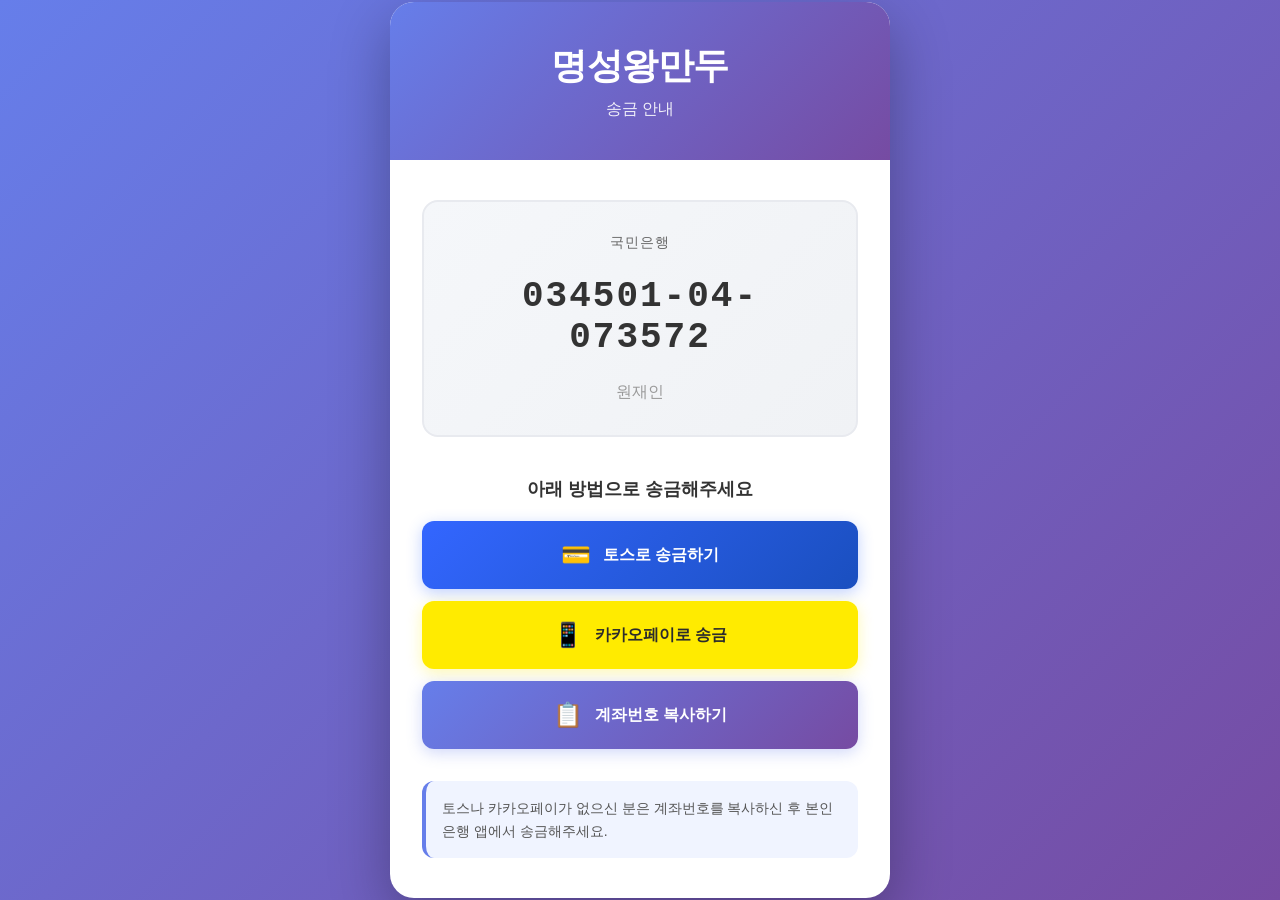
==== index.html @ 648757be "명성왕만두 송금 안내 페이지 - 토스, 카카오페이, 계좌복사 기능" ====
<!DOCTYPE html>
<html lang="ko">
<head>
    <meta charset="UTF-8">
    <meta name="viewport" content="width=device-width, initial-scale=1.0">
    <title>송금 안내</title>
    <link rel="stylesheet" href="style.css">
</head>
<body>
    <div class="container">
        <header class="header">
            <h1>명성왕만두</h1>
            <p class="subtitle">송금 안내</p>
        </header>

        <main class="main">
            <!-- 계좌 정보 섹션 -->
            <section class="account-section">
                <div class="account-card">
                    <div class="bank-info">
                        <p class="bank-name">국민은행</p>
                        <p class="account-number">034501-04-073572</p>
                        <p class="account-holder">원재인</p>
                    </div>
                </div>
            </section>

            <!-- 버튼 섹션 -->
            <section class="button-section">
                <h2 class="section-title">아래 방법으로 송금해주세요</h2>

                <!-- 토스 버튼 -->
                <button class="payment-btn toss-btn" id="tossBtn" aria-label="토스로 송금">
                    <span class="btn-icon">💳</span>
                    <span class="btn-text">토스로 송금하기</span>
                </button>

                <!-- 카카오페이 버튼 -->
                <button class="payment-btn kakao-btn" id="kakaoBtn" aria-label="카카오페이로 송금">
                    <span class="btn-icon">📱</span>
                    <span class="btn-text">카카오페이로 송금</span>
                </button>

                <!-- 계좌복사 버튼 -->
                <button class="payment-btn copy-btn" id="copyBtn" aria-label="계좌번호 복사">
                    <span class="btn-icon">📋</span>
                    <span class="btn-text">계좌번호 복사하기</span>
                </button>
            </section>

            <!-- 안내문 -->
            <section class="info-section">
                <p class="info-text">토스나 카카오페이가 없으신 분은 계좌번호를 복사하신 후 본인 은행 앱에서 송금해주세요.</p>
            </section>
        </main>

        <!-- 토스트 알림 -->
        <div id="toast" class="toast"></div>
    </div>

    <script src="script.js"></script>
</body>
</html>
---- style.css ----
/* 리셋 및 기본 스타일 */
* {
    margin: 0;
    padding: 0;
    box-sizing: border-box;
}

html, body {
    width: 100%;
    height: 100%;
}

body {
    font-family: -apple-system, BlinkMacSystemFont, 'Segoe UI', 'Helvetica Neue', sans-serif;
    background: linear-gradient(135deg, #667eea 0%, #764ba2 100%);
    min-height: 100vh;
    display: flex;
    align-items: center;
    justify-content: center;
    padding: 16px;
}

/* 컨테이너 */
.container {
    width: 100%;
    max-width: 500px;
    background: white;
    border-radius: 20px;
    box-shadow: 0 20px 60px rgba(0, 0, 0, 0.3);
    overflow: hidden;
    animation: slideUp 0.3s ease-out;
}

@keyframes slideUp {
    from {
        opacity: 0;
        transform: translateY(20px);
    }
    to {
        opacity: 1;
        transform: translateY(0);
    }
}

/* 헤더 */
.header {
    background: linear-gradient(135deg, #667eea 0%, #764ba2 100%);
    color: white;
    padding: 32px 24px;
    text-align: center;
}

.header h1 {
    font-size: 32px;
    font-weight: 700;
    margin-bottom: 8px;
    letter-spacing: -0.5px;
}

.subtitle {
    font-size: 16px;
    opacity: 0.9;
    font-weight: 500;
}

/* 메인 콘텐츠 */
.main {
    padding: 32px 24px;
}

/* 계좌 정보 섹션 */
.account-section {
    margin-bottom: 40px;
}

.account-card {
    background: linear-gradient(135deg, #f5f7fa 0%, #f0f2f5 100%);
    border: 2px solid #e8eaef;
    border-radius: 16px;
    padding: 28px;
    text-align: center;
}

.bank-info {
    display: flex;
    flex-direction: column;
    gap: 8px;
}

.bank-name {
    font-size: 14px;
    color: #666;
    font-weight: 500;
    text-transform: uppercase;
    letter-spacing: 1px;
}

.account-number {
    font-size: 28px;
    font-weight: 700;
    color: #333;
    font-family: 'Courier New', monospace;
    letter-spacing: 2px;
    padding: 12px 0;
}

.account-holder {
    font-size: 16px;
    color: #999;
    font-weight: 500;
}

/* 버튼 섹션 */
.button-section {
    margin-bottom: 32px;
}

.section-title {
    font-size: 18px;
    font-weight: 600;
    color: #333;
    margin-bottom: 20px;
    text-align: center;
}

/* 결제 버튼 */
.payment-btn {
    width: 100%;
    padding: 18px 24px;
    margin-bottom: 12px;
    border: none;
    border-radius: 12px;
    font-size: 16px;
    font-weight: 600;
    cursor: pointer;
    display: flex;
    align-items: center;
    justify-content: center;
    gap: 12px;
    transition: all 0.2s ease;
    touch-action: manipulation;
    -webkit-tap-highlight-color: transparent;
}

.payment-btn:active {
    transform: scale(0.98);
}

.btn-icon {
    font-size: 24px;
}

.btn-text {
    font-size: 16px;
    font-weight: 600;
}

/* 토스 버튼 */
.toss-btn {
    background: linear-gradient(135deg, #3366ff 0%, #1a4fbf 100%);
    color: white;
    box-shadow: 0 4px 15px rgba(51, 102, 255, 0.3);
}

.toss-btn:hover {
    background: linear-gradient(135deg, #2852cc 0%, #1a3f99 100%);
    box-shadow: 0 6px 20px rgba(51, 102, 255, 0.4);
}

/* 카카오페이 버튼 */
.kakao-btn {
    background: #ffeb00;
    color: #2c2c2c;
    box-shadow: 0 4px 15px rgba(255, 235, 0, 0.3);
}

.kakao-btn:hover {
    background: #ffe800;
    box-shadow: 0 6px 20px rgba(255, 235, 0, 0.4);
}

/* 계좌복사 버튼 */
.copy-btn {
    background: linear-gradient(135deg, #667eea 0%, #764ba2 100%);
    color: white;
    box-shadow: 0 4px 15px rgba(102, 126, 234, 0.3);
}

.copy-btn:hover {
    background: linear-gradient(135deg, #5568d3 0%, #653a8a 100%);
    box-shadow: 0 6px 20px rgba(102, 126, 234, 0.4);
}

/* 은행 옵션 */
.bank-details {
    margin-top: 20px;
}

.expand-title {
    cursor: pointer;
    font-size: 14px;
    font-weight: 600;
    color: #667eea;
    padding: 12px;
    text-align: center;
    border: 2px dashed #667eea;
    border-radius: 8px;
    transition: all 0.2s ease;
}

.expand-title:hover {
    background: rgba(102, 126, 234, 0.05);
}

.bank-options {
    display: grid;
    grid-template-columns: 1fr 1fr;
    gap: 8px;
    margin-top: 12px;
}

.bank-btn {
    padding: 12px 8px;
    background: #f5f7fa;
    border: 2px solid #e8eaef;
    border-radius: 8px;
    font-size: 13px;
    font-weight: 600;
    color: #666;
    cursor: pointer;
    transition: all 0.2s ease;
}

.bank-btn:hover {
    border-color: #667eea;
    color: #667eea;
    background: rgba(102, 126, 234, 0.05);
}

/* 안내문 */
.info-section {
    background: #f0f4ff;
    padding: 16px;
    border-radius: 12px;
    border-left: 4px solid #667eea;
}

.info-text {
    font-size: 14px;
    color: #555;
    line-height: 1.6;
}

/* 토스트 알림 */
.toast {
    position: fixed;
    bottom: 20px;
    left: 50%;
    transform: translateX(-50%);
    background: #333;
    color: white;
    padding: 12px 20px;
    border-radius: 8px;
    font-size: 14px;
    opacity: 0;
    pointer-events: none;
    transition: opacity 0.3s ease;
    z-index: 1000;
}

.toast.show {
    opacity: 1;
    pointer-events: auto;
}

/* 모바일 최적화 (375px 이상) */
@media (min-width: 375px) {
    .account-number {
        font-size: 32px;
    }

    .payment-btn {
        padding: 20px 24px;
        font-size: 17px;
        min-height: 56px;
    }
}

/* 태블릿 (768px 이상) */
@media (min-width: 768px) {
    .container {
        border-radius: 24px;
    }

    .header {
        padding: 40px 32px;
    }

    .header h1 {
        font-size: 36px;
    }

    .main {
        padding: 40px 32px;
    }

    .account-card {
        padding: 32px;
    }

    .account-number {
        font-size: 36px;
        padding: 16px 0;
    }

    .bank-options {
        grid-template-columns: 1fr 1fr 1fr;
    }
}

/* 다크모드 지원 */
@media (prefers-color-scheme: dark) {
    body {
        background: linear-gradient(135deg, #2c3e50 0%, #3d2c5c 100%);
    }

    .container {
        background: #1e1e2e;
        box-shadow: 0 20px 60px rgba(0, 0, 0, 0.5);
    }

    .account-card {
        background: #2d2d3d;
        border-color: #3d3d4d;
    }

    .bank-name,
    .account-holder {
        color: #aaa;
    }

    .account-number {
        color: #fff;
    }

    .section-title {
        color: #eee;
    }

    .expand-title {
        color: #667eea;
        border-color: #667eea;
    }

    .bank-btn {
        background: #2d2d3d;
        border-color: #3d3d4d;
        color: #aaa;
    }

    .bank-btn:hover {
        background: rgba(102, 126, 234, 0.1);
        color: #667eea;
    }

    .info-section {
        background: rgba(102, 126, 234, 0.1);
    }

    .info-text {
        color: #bbb;
    }

    .toast {
        background: #333;
    }
}

/* 터치 기기 최적화 */
@media (hover: none) and (pointer: coarse) {
    .payment-btn {
        min-height: 56px;
    }

    .expand-title {
        padding: 16px;
    }

    button {
        -webkit-user-select: none;
        user-select: none;
    }
}
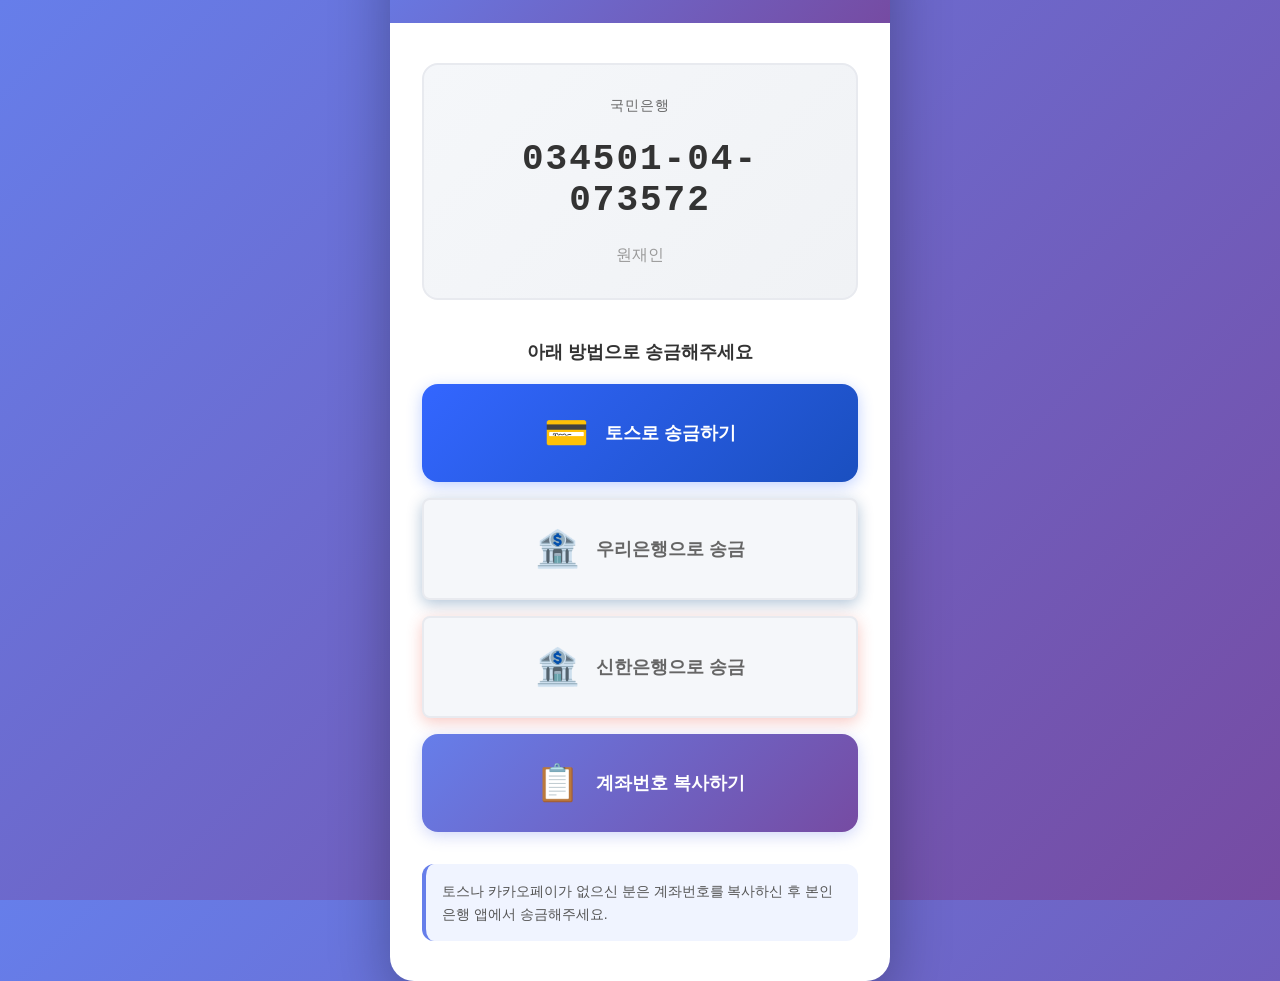
==== commit 0b813380: "UI 개선: 헤더 제거, 버튼 크기 증가, 카카오페이 → 우리/신한은행 변경" ====
--- a/index.html
+++ b/index.html
@@ -9,7 +9,6 @@
 <body>
     <div class="container">
         <header class="header">
-            <h1>명성왕만두</h1>
             <p class="subtitle">송금 안내</p>
         </header>
 
@@ -35,10 +34,16 @@
                     <span class="btn-text">토스로 송금하기</span>
                 </button>
 
-                <!-- 카카오페이 버튼 -->
-                <button class="payment-btn kakao-btn" id="kakaoBtn" aria-label="카카오페이로 송금">
-                    <span class="btn-icon">📱</span>
-                    <span class="btn-text">카카오페이로 송금</span>
+                <!-- 우리은행 버튼 -->
+                <button class="payment-btn bank-btn woori-btn" id="wooriBtn" aria-label="우리은행으로 송금">
+                    <span class="btn-icon">🏦</span>
+                    <span class="btn-text">우리은행으로 송금</span>
+                </button>
+
+                <!-- 신한은행 버튼 -->
+                <button class="payment-btn bank-btn shinhan-btn" id="shinhanBtn" aria-label="신한은행으로 송금">
+                    <span class="btn-icon">🏦</span>
+                    <span class="btn-text">신한은행으로 송금</span>
                 </button>
 
                 <!-- 계좌복사 버튼 -->
--- a/style.css
+++ b/style.css
@@ -46,7 +46,7 @@
 .header {
     background: linear-gradient(135deg, #667eea 0%, #764ba2 100%);
     color: white;
-    padding: 32px 24px;
+    padding: 20px 24px;
     text-align: center;
 }
 
@@ -58,9 +58,9 @@
 }
 
 .subtitle {
-    font-size: 16px;
-    opacity: 0.9;
-    font-weight: 500;
+    font-size: 18px;
+    opacity: 0.95;
+    font-weight: 600;
 }
 
 /* 메인 콘텐츠 */
@@ -126,33 +126,34 @@
 /* 결제 버튼 */
 .payment-btn {
     width: 100%;
-    padding: 18px 24px;
-    margin-bottom: 12px;
+    padding: 24px 24px;
+    margin-bottom: 16px;
     border: none;
-    border-radius: 12px;
-    font-size: 16px;
-    font-weight: 600;
+    border-radius: 16px;
+    font-size: 18px;
+    font-weight: 700;
     cursor: pointer;
     display: flex;
     align-items: center;
     justify-content: center;
-    gap: 12px;
+    gap: 16px;
     transition: all 0.2s ease;
     touch-action: manipulation;
     -webkit-tap-highlight-color: transparent;
+    min-height: 72px;
 }
 
 .payment-btn:active {
-    transform: scale(0.98);
+    transform: scale(0.97);
 }
 
 .btn-icon {
-    font-size: 24px;
+    font-size: 32px;
 }
 
 .btn-text {
-    font-size: 16px;
-    font-weight: 600;
+    font-size: 18px;
+    font-weight: 700;
 }
 
 /* 토스 버튼 */
@@ -167,16 +168,36 @@
     box-shadow: 0 6px 20px rgba(51, 102, 255, 0.4);
 }
 
-/* 카카오페이 버튼 */
-.kakao-btn {
-    background: #ffeb00;
-    color: #2c2c2c;
-    box-shadow: 0 4px 15px rgba(255, 235, 0, 0.3);
-}
-
-.kakao-btn:hover {
-    background: #ffe800;
-    box-shadow: 0 6px 20px rgba(255, 235, 0, 0.4);
+/* 은행 버튼 */
+.bank-btn {
+    background: linear-gradient(135deg, #34a853 0%, #1e7d34 100%);
+    color: white;
+    box-shadow: 0 4px 15px rgba(52, 168, 83, 0.3);
+}
+
+.bank-btn:hover {
+    background: linear-gradient(135deg, #2d9645 0%, #1a6a2b 100%);
+    box-shadow: 0 6px 20px rgba(52, 168, 83, 0.4);
+}
+
+.woori-btn {
+    background: linear-gradient(135deg, #003f7f 0%, #002147 100%);
+    box-shadow: 0 4px 15px rgba(0, 63, 127, 0.3);
+}
+
+.woori-btn:hover {
+    background: linear-gradient(135deg, #003570 0%, #001f3f 100%);
+    box-shadow: 0 6px 20px rgba(0, 63, 127, 0.4);
+}
+
+.shinhan-btn {
+    background: linear-gradient(135deg, #e74c3c 0%, #c0392b 100%);
+    box-shadow: 0 4px 15px rgba(231, 76, 60, 0.3);
+}
+
+.shinhan-btn:hover {
+    background: linear-gradient(135deg, #d63e2f 0%, #a83022 100%);
+    box-shadow: 0 6px 20px rgba(231, 76, 60, 0.4);
 }
 
 /* 계좌복사 버튼 */
@@ -280,9 +301,13 @@
     }
 
     .payment-btn {
-        padding: 20px 24px;
-        font-size: 17px;
-        min-height: 56px;
+        padding: 28px 24px;
+        font-size: 19px;
+        min-height: 80px;
+    }
+
+    .btn-icon {
+        font-size: 36px;
     }
 }
 
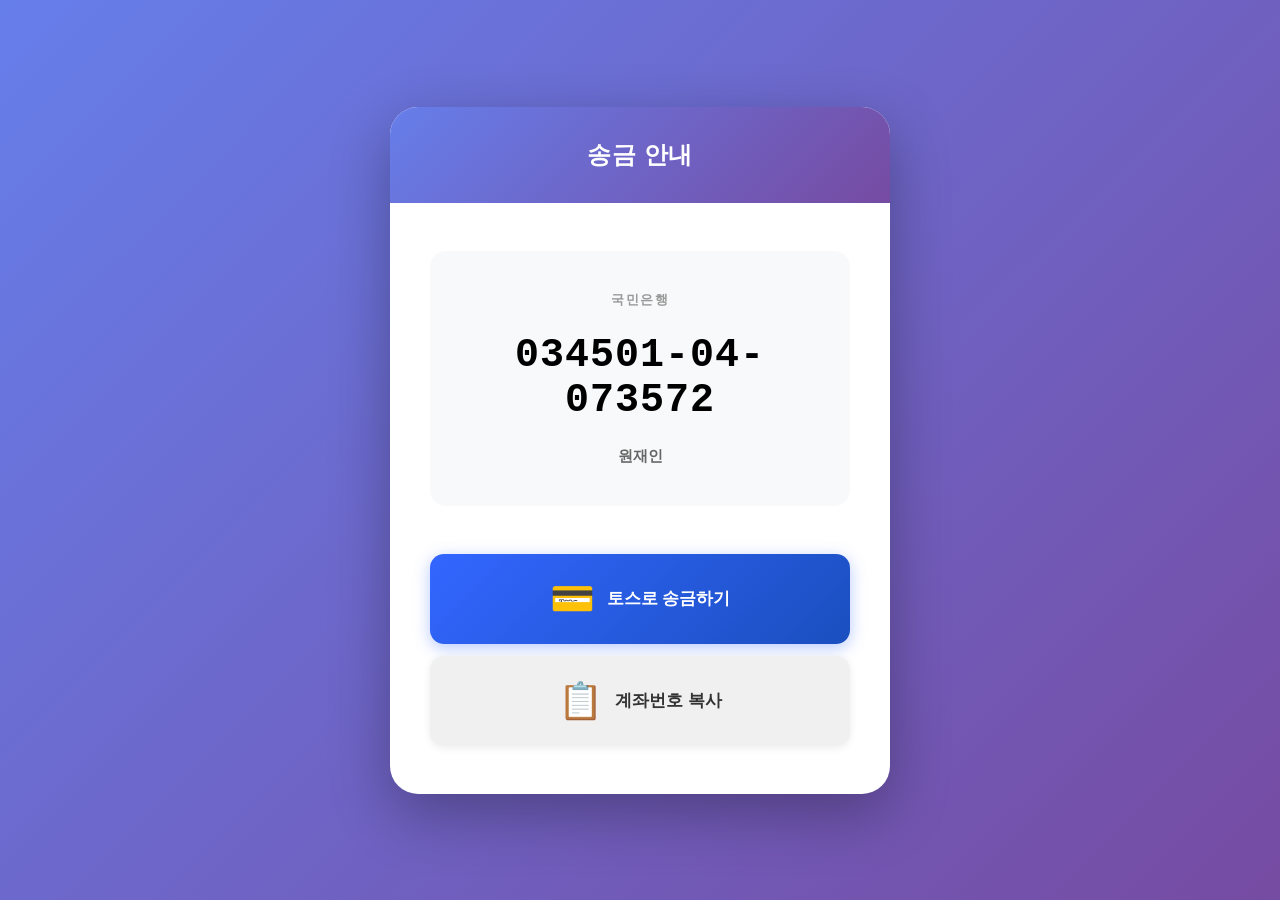
==== commit 2acb5f92: "디자인 리뉴얼: 토스만 유지, 깔끔한 미니멀 디자인으로 재설계" ====
--- a/index.html
+++ b/index.html
@@ -26,36 +26,17 @@
 
             <!-- 버튼 섹션 -->
             <section class="button-section">
-                <h2 class="section-title">아래 방법으로 송금해주세요</h2>
-
                 <!-- 토스 버튼 -->
                 <button class="payment-btn toss-btn" id="tossBtn" aria-label="토스로 송금">
                     <span class="btn-icon">💳</span>
                     <span class="btn-text">토스로 송금하기</span>
                 </button>
 
-                <!-- 우리은행 버튼 -->
-                <button class="payment-btn bank-btn woori-btn" id="wooriBtn" aria-label="우리은행으로 송금">
-                    <span class="btn-icon">🏦</span>
-                    <span class="btn-text">우리은행으로 송금</span>
-                </button>
-
-                <!-- 신한은행 버튼 -->
-                <button class="payment-btn bank-btn shinhan-btn" id="shinhanBtn" aria-label="신한은행으로 송금">
-                    <span class="btn-icon">🏦</span>
-                    <span class="btn-text">신한은행으로 송금</span>
-                </button>
-
                 <!-- 계좌복사 버튼 -->
                 <button class="payment-btn copy-btn" id="copyBtn" aria-label="계좌번호 복사">
                     <span class="btn-icon">📋</span>
-                    <span class="btn-text">계좌번호 복사하기</span>
+                    <span class="btn-text">계좌번호 복사</span>
                 </button>
-            </section>
-
-            <!-- 안내문 -->
-            <section class="info-section">
-                <p class="info-text">토스나 카카오페이가 없으신 분은 계좌번호를 복사하신 후 본인 은행 앱에서 송금해주세요.</p>
             </section>
         </main>
 
--- a/style.css
+++ b/style.css
@@ -25,7 +25,7 @@
     width: 100%;
     max-width: 500px;
     background: white;
-    border-radius: 20px;
+    border-radius: 24px;
     box-shadow: 0 20px 60px rgba(0, 0, 0, 0.3);
     overflow: hidden;
     animation: slideUp 0.3s ease-out;
@@ -46,113 +46,98 @@
 .header {
     background: linear-gradient(135deg, #667eea 0%, #764ba2 100%);
     color: white;
-    padding: 20px 24px;
+    padding: 24px 24px;
     text-align: center;
 }
 
-.header h1 {
-    font-size: 32px;
+.subtitle {
+    font-size: 20px;
     font-weight: 700;
-    margin-bottom: 8px;
-    letter-spacing: -0.5px;
-}
-
-.subtitle {
-    font-size: 18px;
-    opacity: 0.95;
-    font-weight: 600;
+    letter-spacing: 0.5px;
 }
 
 /* 메인 콘텐츠 */
 .main {
-    padding: 32px 24px;
+    padding: 40px 24px;
 }
 
 /* 계좌 정보 섹션 */
 .account-section {
-    margin-bottom: 40px;
+    margin-bottom: 48px;
 }
 
 .account-card {
-    background: linear-gradient(135deg, #f5f7fa 0%, #f0f2f5 100%);
-    border: 2px solid #e8eaef;
+    background: #f8f9fa;
     border-radius: 16px;
-    padding: 28px;
+    padding: 32px 24px;
     text-align: center;
 }
 
 .bank-info {
     display: flex;
     flex-direction: column;
-    gap: 8px;
+    gap: 12px;
 }
 
 .bank-name {
-    font-size: 14px;
+    font-size: 13px;
+    color: #999;
+    font-weight: 600;
+    text-transform: uppercase;
+    letter-spacing: 1.5px;
+}
+
+.account-number {
+    font-size: 32px;
+    font-weight: 800;
+    color: #000;
+    font-family: 'Courier New', monospace;
+    letter-spacing: 1px;
+    padding: 8px 0;
+}
+
+.account-holder {
+    font-size: 15px;
     color: #666;
-    font-weight: 500;
-    text-transform: uppercase;
-    letter-spacing: 1px;
-}
-
-.account-number {
-    font-size: 28px;
-    font-weight: 700;
-    color: #333;
-    font-family: 'Courier New', monospace;
-    letter-spacing: 2px;
-    padding: 12px 0;
-}
-
-.account-holder {
-    font-size: 16px;
-    color: #999;
-    font-weight: 500;
+    font-weight: 600;
 }
 
 /* 버튼 섹션 */
 .button-section {
-    margin-bottom: 32px;
-}
-
-.section-title {
-    font-size: 18px;
-    font-weight: 600;
-    color: #333;
-    margin-bottom: 20px;
-    text-align: center;
+    display: flex;
+    flex-direction: column;
+    gap: 12px;
 }
 
 /* 결제 버튼 */
 .payment-btn {
     width: 100%;
-    padding: 24px 24px;
-    margin-bottom: 16px;
+    padding: 20px 24px;
     border: none;
-    border-radius: 16px;
-    font-size: 18px;
+    border-radius: 14px;
+    font-size: 17px;
     font-weight: 700;
     cursor: pointer;
     display: flex;
     align-items: center;
     justify-content: center;
-    gap: 16px;
+    gap: 12px;
     transition: all 0.2s ease;
     touch-action: manipulation;
     -webkit-tap-highlight-color: transparent;
-    min-height: 72px;
+    min-height: 64px;
 }
 
 .payment-btn:active {
-    transform: scale(0.97);
+    transform: scale(0.96);
 }
 
 .btn-icon {
-    font-size: 32px;
+    font-size: 28px;
 }
 
 .btn-text {
-    font-size: 18px;
+    font-size: 17px;
     font-weight: 700;
 }
 
@@ -160,7 +145,7 @@
 .toss-btn {
     background: linear-gradient(135deg, #3366ff 0%, #1a4fbf 100%);
     color: white;
-    box-shadow: 0 4px 15px rgba(51, 102, 255, 0.3);
+    box-shadow: 0 4px 16px rgba(51, 102, 255, 0.35);
 }
 
 .toss-btn:hover {
@@ -168,108 +153,16 @@
     box-shadow: 0 6px 20px rgba(51, 102, 255, 0.4);
 }
 
-/* 은행 버튼 */
-.bank-btn {
-    background: linear-gradient(135deg, #34a853 0%, #1e7d34 100%);
-    color: white;
-    box-shadow: 0 4px 15px rgba(52, 168, 83, 0.3);
-}
-
-.bank-btn:hover {
-    background: linear-gradient(135deg, #2d9645 0%, #1a6a2b 100%);
-    box-shadow: 0 6px 20px rgba(52, 168, 83, 0.4);
-}
-
-.woori-btn {
-    background: linear-gradient(135deg, #003f7f 0%, #002147 100%);
-    box-shadow: 0 4px 15px rgba(0, 63, 127, 0.3);
-}
-
-.woori-btn:hover {
-    background: linear-gradient(135deg, #003570 0%, #001f3f 100%);
-    box-shadow: 0 6px 20px rgba(0, 63, 127, 0.4);
-}
-
-.shinhan-btn {
-    background: linear-gradient(135deg, #e74c3c 0%, #c0392b 100%);
-    box-shadow: 0 4px 15px rgba(231, 76, 60, 0.3);
-}
-
-.shinhan-btn:hover {
-    background: linear-gradient(135deg, #d63e2f 0%, #a83022 100%);
-    box-shadow: 0 6px 20px rgba(231, 76, 60, 0.4);
-}
-
 /* 계좌복사 버튼 */
 .copy-btn {
-    background: linear-gradient(135deg, #667eea 0%, #764ba2 100%);
-    color: white;
-    box-shadow: 0 4px 15px rgba(102, 126, 234, 0.3);
+    background: #f0f0f0;
+    color: #333;
+    box-shadow: 0 2px 8px rgba(0, 0, 0, 0.08);
 }
 
 .copy-btn:hover {
-    background: linear-gradient(135deg, #5568d3 0%, #653a8a 100%);
-    box-shadow: 0 6px 20px rgba(102, 126, 234, 0.4);
-}
-
-/* 은행 옵션 */
-.bank-details {
-    margin-top: 20px;
-}
-
-.expand-title {
-    cursor: pointer;
-    font-size: 14px;
-    font-weight: 600;
-    color: #667eea;
-    padding: 12px;
-    text-align: center;
-    border: 2px dashed #667eea;
-    border-radius: 8px;
-    transition: all 0.2s ease;
-}
-
-.expand-title:hover {
-    background: rgba(102, 126, 234, 0.05);
-}
-
-.bank-options {
-    display: grid;
-    grid-template-columns: 1fr 1fr;
-    gap: 8px;
-    margin-top: 12px;
-}
-
-.bank-btn {
-    padding: 12px 8px;
-    background: #f5f7fa;
-    border: 2px solid #e8eaef;
-    border-radius: 8px;
-    font-size: 13px;
-    font-weight: 600;
-    color: #666;
-    cursor: pointer;
-    transition: all 0.2s ease;
-}
-
-.bank-btn:hover {
-    border-color: #667eea;
-    color: #667eea;
-    background: rgba(102, 126, 234, 0.05);
-}
-
-/* 안내문 */
-.info-section {
-    background: #f0f4ff;
-    padding: 16px;
-    border-radius: 12px;
-    border-left: 4px solid #667eea;
-}
-
-.info-text {
-    font-size: 14px;
-    color: #555;
-    line-height: 1.6;
+    background: #e8e8e8;
+    box-shadow: 0 4px 12px rgba(0, 0, 0, 0.12);
 }
 
 /* 토스트 알림 */
@@ -297,49 +190,55 @@
 /* 모바일 최적화 (375px 이상) */
 @media (min-width: 375px) {
     .account-number {
+        font-size: 36px;
+    }
+
+    .payment-btn {
+        padding: 22px 24px;
+        font-size: 18px;
+        min-height: 70px;
+    }
+
+    .btn-icon {
         font-size: 32px;
-    }
-
-    .payment-btn {
-        padding: 28px 24px;
-        font-size: 19px;
-        min-height: 80px;
-    }
-
-    .btn-icon {
-        font-size: 36px;
     }
 }
 
 /* 태블릿 (768px 이상) */
 @media (min-width: 768px) {
     .container {
-        border-radius: 24px;
+        border-radius: 28px;
     }
 
     .header {
+        padding: 32px 32px;
+    }
+
+    .subtitle {
+        font-size: 24px;
+    }
+
+    .main {
+        padding: 48px 40px;
+    }
+
+    .account-card {
         padding: 40px 32px;
     }
 
-    .header h1 {
+    .account-number {
+        font-size: 40px;
+        padding: 12px 0;
+    }
+
+    .payment-btn {
+        padding: 24px 32px;
+        font-size: 19px;
+        min-height: 76px;
+    }
+
+    .btn-icon {
         font-size: 36px;
-    }
-
-    .main {
-        padding: 40px 32px;
-    }
-
-    .account-card {
-        padding: 32px;
-    }
-
-    .account-number {
-        font-size: 36px;
-        padding: 16px 0;
-    }
-
-    .bank-options {
-        grid-template-columns: 1fr 1fr 1fr;
     }
 }
 
@@ -356,7 +255,6 @@
 
     .account-card {
         background: #2d2d3d;
-        border-color: #3d3d4d;
     }
 
     .bank-name,
@@ -368,32 +266,13 @@
         color: #fff;
     }
 
-    .section-title {
+    .copy-btn {
+        background: #3d3d4d;
         color: #eee;
     }
 
-    .expand-title {
-        color: #667eea;
-        border-color: #667eea;
-    }
-
-    .bank-btn {
-        background: #2d2d3d;
-        border-color: #3d3d4d;
-        color: #aaa;
-    }
-
-    .bank-btn:hover {
-        background: rgba(102, 126, 234, 0.1);
-        color: #667eea;
-    }
-
-    .info-section {
-        background: rgba(102, 126, 234, 0.1);
-    }
-
-    .info-text {
-        color: #bbb;
+    .copy-btn:hover {
+        background: #4d4d5d;
     }
 
     .toast {
@@ -404,11 +283,7 @@
 /* 터치 기기 최적화 */
 @media (hover: none) and (pointer: coarse) {
     .payment-btn {
-        min-height: 56px;
-    }
-
-    .expand-title {
-        padding: 16px;
+        min-height: 66px;
     }
 
     button {
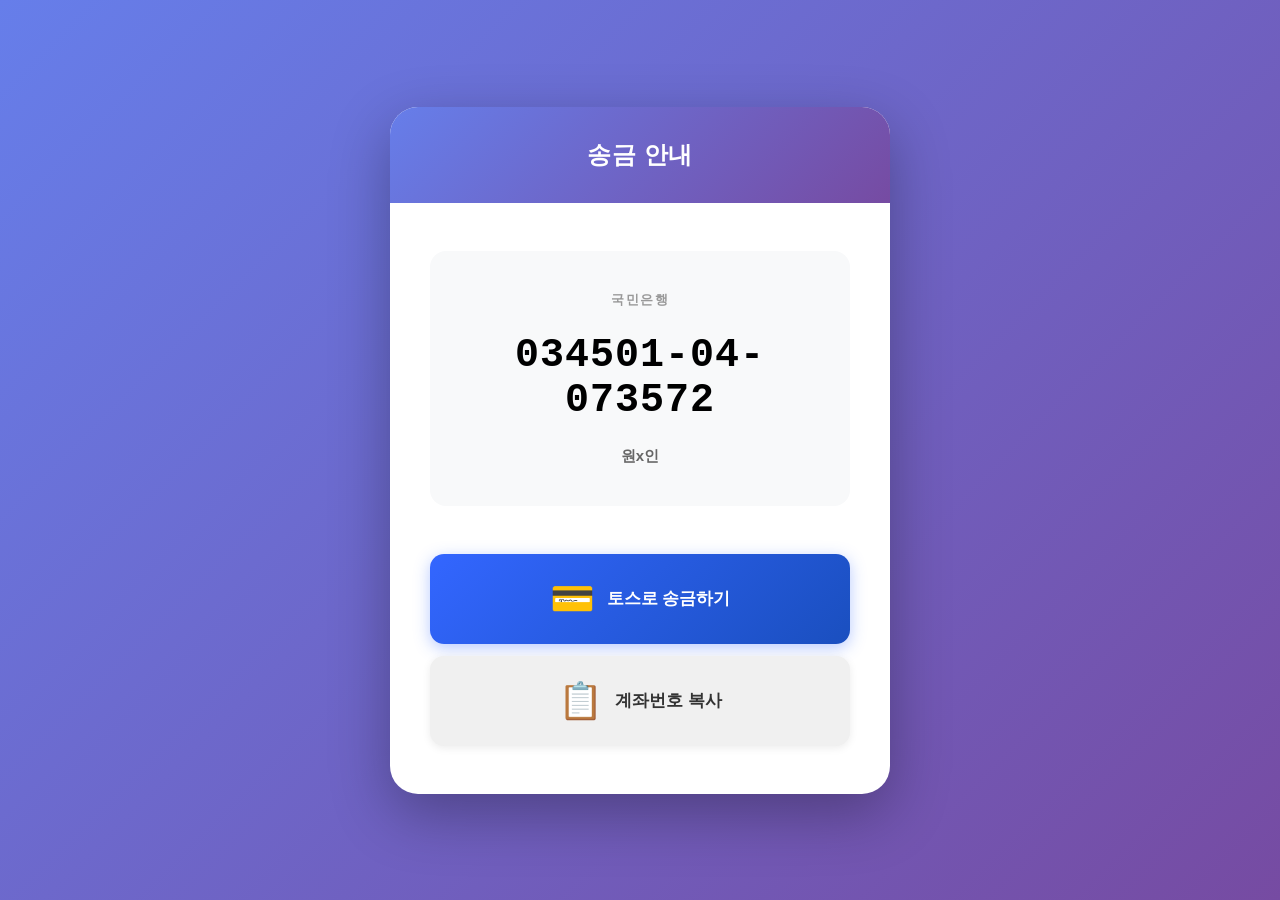
==== commit d2f16c2e: "Update index.html" ====
--- a/index.html
+++ b/index.html
@@ -19,7 +19,7 @@
                     <div class="bank-info">
                         <p class="bank-name">국민은행</p>
                         <p class="account-number">034501-04-073572</p>
-                        <p class="account-holder">원재인</p>
+                        <p class="account-holder">원x인</p>
                     </div>
                 </div>
             </section>
